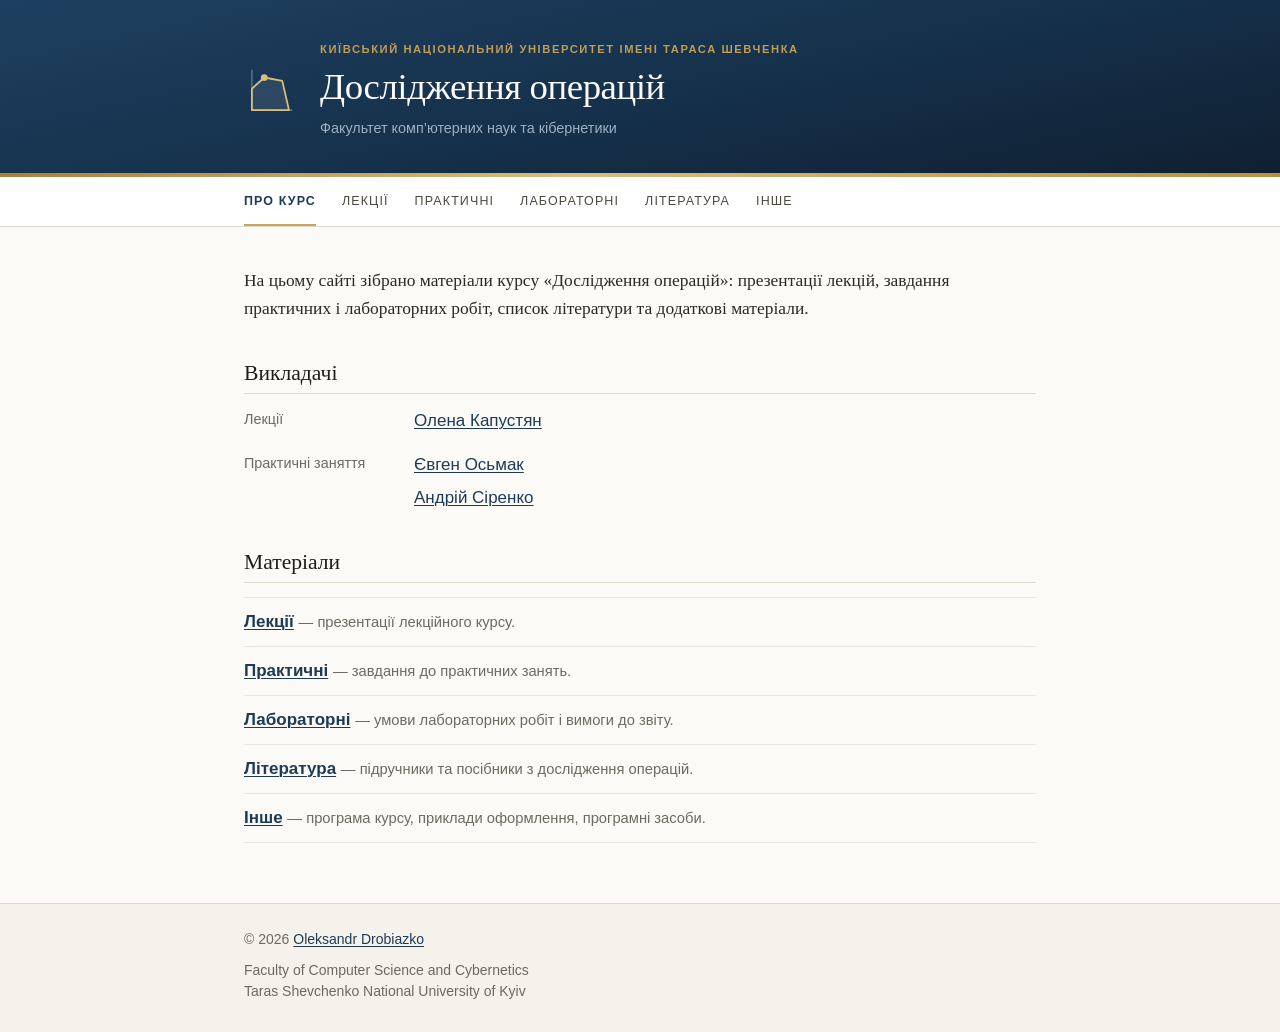
==== index.html @ 5183e18b "neq" ====
<!DOCTYPE html>
<html lang="uk">
<head>
<meta charset="utf-8">
<meta name="viewport" content="width=device-width, initial-scale=1">
<title>Дослідження операцій</title>
<meta name="description" content="Матеріали курсу «Дослідження операцій»: лекції, практичні, лабораторні роботи, література.">
<link rel="stylesheet" href="css/style.css">
</head>
<body>

<header class="masthead">
  <div class="inner">
    <svg class="mark" viewBox="0 0 48 48" aria-hidden="true" focusable="false">
      <path d="M7 5V41H43" fill="none" stroke="currentColor" stroke-width="1.4" opacity=".5"/>
      <path d="M7 41V22L18 12L34 15L40 41Z" fill="rgba(255,255,255,.09)" stroke="#d8bd7c" stroke-width="1.6" stroke-linejoin="round"/>
      <circle cx="18" cy="12" r="3" fill="#d8bd7c"/>
    </svg>
    <div>
      <p class="eyebrow">Київський національний університет імені Тараса Шевченка</p>
      <h1 class="site-title">Дослідження операцій</h1>
      <p class="site-sub">Факультет комп’ютерних наук та кібернетики</p>
    </div>
  </div>
</header>

<nav class="nav">
  <div class="inner">
    <ul>
      <li><a href="index.html" aria-current="page">Про курс</a></li>
      <li><a href="lectures.html">Лекції</a></li>
      <li><a href="practice.html">Практичні</a></li>
      <li><a href="labs.html">Лабораторні</a></li>
      <li><a href="literature.html">Література</a></li>
      <li><a href="other.html">Інше</a></li>
    </ul>
  </div>
</nav>

<main>

  <p class="lead">На цьому сайті зібрано матеріали курсу «Дослідження операцій»:
     презентації лекцій, завдання практичних і лабораторних робіт, список
     літератури та додаткові матеріали.</p>

  <h2>Викладачі</h2>

  <dl class="staff">
    <dt>Лекції</dt>
    <dd><a href="https://csc.knu.ua/uk/person/kapustian">Олена Капустян</a></dd>

    <dt>Практичні заняття</dt>
    <dd><a href="https://linktr.ee/EvgenOsmak">Євген Осьмак</a></dd>
    <dd><a href="https://satr.csc.knu.ua/stuff/sirenko_ua.htm">Андрій Сіренко</a></dd>
  </dl>

  <h2>Матеріали</h2>

  <ul class="sections">
    <li><a href="lectures.html">Лекції</a>
        <span>— презентації лекційного курсу.</span></li>
    <li><a href="practice.html">Практичні</a>
        <span>— завдання до практичних занять.</span></li>
    <li><a href="labs.html">Лабораторні</a>
        <span>— умови лабораторних робіт і вимоги до звіту.</span></li>
    <li><a href="literature.html">Література</a>
        <span>— підручники та посібники з дослідження операцій.</span></li>
    <li><a href="other.html">Інше</a>
        <span>— програма курсу, приклади оформлення, програмні засоби.</span></li>
  </ul>

</main>

<footer>
  <div class="inner">
    <p>© 2026 <a href="https://linktr.ee/les_fox">Oleksandr Drobiazko</a></p>
    <p class="org">Faculty of Computer Science and Cybernetics<br>
       Taras Shevchenko National University of Kyiv</p>
  </div>
</footer>

</body>
</html>
---- css/style.css ----
/* Дослідження операцій — стилі сайту курсу */

:root {
    --paper:      #fbfaf7;
    --surface:    #ffffff;
    --ink:        #1f1d1a;
    --text:       #332f2a;
    --muted:      #6e6961;
    --rule:       #ded8cd;
    --rule-soft:  #ebe6dc;
    --navy:       #1d3b56;
    --gold:       #c8a761;
    --hover:      #f4f1ea;

    --serif: Georgia, "Times New Roman", "Liberation Serif", serif;
    --sans:  -apple-system, BlinkMacSystemFont, "Segoe UI", "Noto Sans", Arial, sans-serif;

    --measure: 840px;
    --gutter:  24px;
}

*, *::before, *::after { box-sizing: border-box; }

html { -webkit-text-size-adjust: 100%; }

body {
    margin: 0;
    background: var(--paper);
    color: var(--text);
    font: 400 17px/1.65 var(--sans);
}

.inner {
    max-width: var(--measure);
    margin: 0 auto;
    padding-left: var(--gutter);
    padding-right: var(--gutter);
}

/* --- Шапка --------------------------------------------------------------- */

.masthead {
    background-color: #12263a;
    background-image: linear-gradient(168deg, #1e4060 0%, #15304a 55%, #101f31 100%);
    color: #e9edf1;
}

/* золота стрічка під шапкою */
.masthead::after {
    content: "";
    display: block;
    height: 4px;
    background: linear-gradient(90deg, #a8823a 0%, #d8bd7c 45%, #b98f3f 100%);
}

.masthead .inner {
    display: flex;
    align-items: center;
    gap: 22px;
    padding-top: 42px;
    padding-bottom: 34px;
}

/* схематична допустима область задачі лінійного програмування */
.mark {
    flex: none;
    width: 54px;
    height: 54px;
    color: #93a9bd;
}

.eyebrow {
    margin: 0 0 9px;
    color: #bf9d55;
    font-size: 0.7rem;
    font-weight: 600;
    letter-spacing: 0.14em;
    line-height: 1.4;
    text-transform: uppercase;
}

.site-title {
    margin: 0;
    font: 400 2.3rem/1.1 var(--serif);
    letter-spacing: -0.012em;
    color: #fbfaf7;
}

.site-title a {
    color: inherit;
    text-decoration: none;
}

.site-title a:hover {
    text-decoration: underline;
    text-underline-offset: 6px;
    text-decoration-thickness: 1px;
    text-decoration-color: rgba(216, 189, 124, 0.75);
}

.site-sub {
    margin: 11px 0 0;
    color: #9db0c2;
    font-size: 0.9rem;
    line-height: 1.45;
}

/* --- Навігація ----------------------------------------------------------- */

.nav {
    background: var(--surface);
    border-bottom: 1px solid var(--rule);
}

.nav ul {
    display: flex;
    flex-wrap: wrap;
    margin: 0;
    padding: 0;
    list-style: none;
}

.nav a {
    display: block;
    margin-right: 26px;
    padding: 14px 0 12px;
    border-bottom: 2px solid transparent;
    color: #4c483f;
    font-size: 0.78rem;
    letter-spacing: 0.09em;
    text-decoration: none;
    text-transform: uppercase;
    white-space: nowrap;
}

.nav a:hover {
    color: var(--navy);
    border-bottom-color: var(--rule);
}

.nav a[aria-current="page"] {
    color: var(--navy);
    border-bottom-color: var(--gold);
    font-weight: 600;
}

/* --- Основний текст ------------------------------------------------------ */

main {
    max-width: var(--measure);
    margin: 0 auto;
    padding: 40px var(--gutter) 60px;
}

h1 {
    margin: 0 0 6px;
    font: 400 1.75rem/1.25 var(--serif);
    color: var(--ink);
}

h2 {
    margin: 2.3rem 0 0.85rem;
    padding-bottom: 0.35rem;
    border-bottom: 1px solid var(--rule);
    font: 400 1.35rem/1.3 var(--serif);
    color: var(--ink);
}

h1 + .meta {
    margin: 0 0 1.6rem;
    color: var(--muted);
    font-size: 0.875rem;
}

p { margin: 0 0 1rem; }

a {
    color: var(--navy);
    text-decoration-thickness: 1px;
    text-underline-offset: 2px;
}

a:hover { color: #0f2a42; }

code {
    padding: 1px 4px;
    border-radius: 2px;
    background: #f0ece3;
    font-family: ui-monospace, SFMono-Regular, Consolas, "Liberation Mono", monospace;
    font-size: 0.88em;
}

.note code { background: #ece6d9; }

.lead {
    font-family: var(--serif);
    font-size: 1.09rem;
    line-height: 1.6;
    color: #2c2924;
}

.note {
    margin: 1.6rem 0 0;
    padding: 12px 16px;
    border-left: 3px solid var(--gold);
    background: #f6f3ec;
    color: var(--muted);
    font-size: 0.9rem;
}

.note p { margin: 0; }

/* --- Списки матеріалів --------------------------------------------------- */

.materials {
    margin: 0;
    padding: 0;
    border-top: 1px solid var(--rule-soft);
    list-style: none;
}

.materials li { border-bottom: 1px solid var(--rule-soft); }

.materials .row {
    display: flex;
    align-items: baseline;
    gap: 14px;
    padding: 11px 10px;
    color: var(--text);
    text-decoration: none;
}

.materials .row:hover { background: var(--hover); }

.materials .row:hover .m-title {
    color: var(--navy);
    text-decoration: underline;
    text-underline-offset: 2px;
}

.m-num {
    flex: none;
    min-width: 1.8em;
    color: var(--muted);
    font-size: 0.85rem;
    font-variant-numeric: tabular-nums;
}

.m-title { flex: 1 1 auto; }

.m-author {
    display: block;
    color: var(--muted);
    font-size: 0.85rem;
}

.m-ext {
    flex: none;
    padding: 2px 7px;
    border: 1px solid var(--rule);
    border-radius: 2px;
    color: var(--muted);
    font-size: 0.68rem;
    letter-spacing: 0.08em;
    text-transform: uppercase;
}

/* --- Перелік розділів на головній ---------------------------------------- */

.sections {
    margin: 0;
    padding: 0;
    list-style: none;
}

.sections li {
    padding: 10px 0;
    border-bottom: 1px solid var(--rule-soft);
}

.sections li:first-child { border-top: 1px solid var(--rule-soft); }

.sections a { font-weight: 600; }

.sections span {
    color: var(--muted);
    font-size: 0.92rem;
}

/* --- Викладачі ----------------------------------------------------------- */

.staff {
    margin: 0;
    display: grid;
    grid-template-columns: 170px 1fr;
    row-gap: 4px;
}

.staff dt {
    grid-column: 1;
    padding-top: 1px;
    color: var(--muted);
    font-size: 0.9rem;
}

.staff dd {
    grid-column: 2;
    margin: 0;
}

/* відступ між групами «Лекції» / «Практичні заняття» */
.staff dt:not(:first-of-type),
.staff dt:not(:first-of-type) + dd { margin-top: 12px; }

/* --- Підвал -------------------------------------------------------------- */

footer {
    border-top: 1px solid var(--rule);
    background: #f5f2eb;
    color: var(--muted);
    font-size: 0.875rem;
}

footer .inner {
    padding-top: 24px;
    padding-bottom: 30px;
}

footer p { margin: 0; }

footer .org {
    margin-top: 9px;
    line-height: 1.5;
}

footer a { color: var(--navy); }

/* --- Вузькі екрани ------------------------------------------------------- */

@media (max-width: 640px) {
    body { font-size: 16px; }

    :root { --gutter: 18px; }

    .masthead .inner {
        gap: 16px;
        padding-top: 30px;
        padding-bottom: 24px;
    }

    .mark { width: 42px; height: 42px; }

    .eyebrow {
        margin-bottom: 7px;
        font-size: 0.63rem;
        letter-spacing: 0.12em;
    }

    .site-title { font-size: 1.6rem; }

    .site-sub {
        margin-top: 8px;
        font-size: 0.83rem;
    }

    .nav a {
        margin-right: 18px;
        padding: 11px 0 9px;
        font-size: 0.72rem;
    }

    main { padding-top: 28px; }

    .staff {
        grid-template-columns: 1fr;
        row-gap: 2px;
    }

    .staff dt,
    .staff dd { grid-column: 1; }

    .staff dt:not(:first-of-type) + dd { margin-top: 0; }

    .staff dt { margin-top: 10px; }

    .materials .row { gap: 10px; }
}

@media print {
    .nav, footer { display: none; }

    body { background: #fff; font-size: 12pt; }

    .masthead {
        background: none;
        border-bottom: 1px solid #000;
        color: #000;
    }

    .masthead::after { display: none; }

    .mark { display: none; }

    .site-title, .site-sub, .eyebrow { color: #000; }

    a { color: #000; }
}
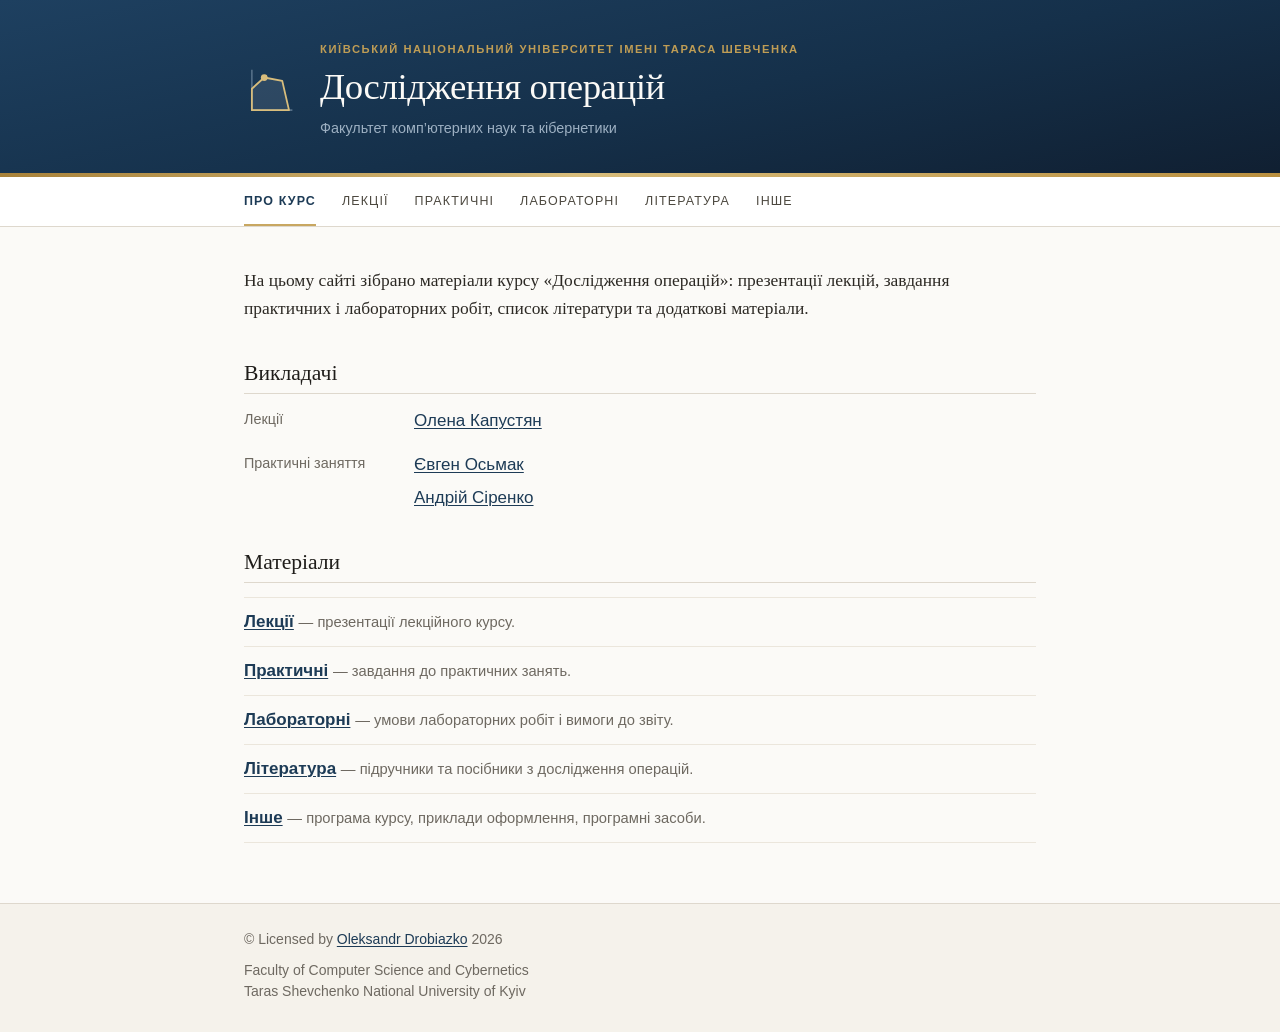
==== commit 0cef0b22: "upd" ====
--- a/index.html
+++ b/index.html
@@ -73,7 +73,7 @@
 
 <footer>
   <div class="inner">
-    <p>© 2026 <a href="https://linktr.ee/les_fox">Oleksandr Drobiazko</a></p>
+    <p>© Licensed by <a href="https://linktr.ee/les_fox">Oleksandr Drobiazko</a> 2026</p>
     <p class="org">Faculty of Computer Science and Cybernetics<br>
        Taras Shevchenko National University of Kyiv</p>
   </div>
--- a/css/style.css
+++ b/css/style.css
@@ -238,6 +238,20 @@
     text-underline-offset: 2px;
 }
 
+/* матеріал ще не завантажено — рядок без посилання */
+.materials .row.is-missing {
+    color: #97918a;
+    cursor: default;
+}
+
+.materials .row.is-missing:hover { background: none; }
+
+.is-missing .m-ext {
+    border-style: dashed;
+    letter-spacing: 0.02em;
+    text-transform: none;
+}
+
 .m-num {
     flex: none;
     min-width: 1.8em;
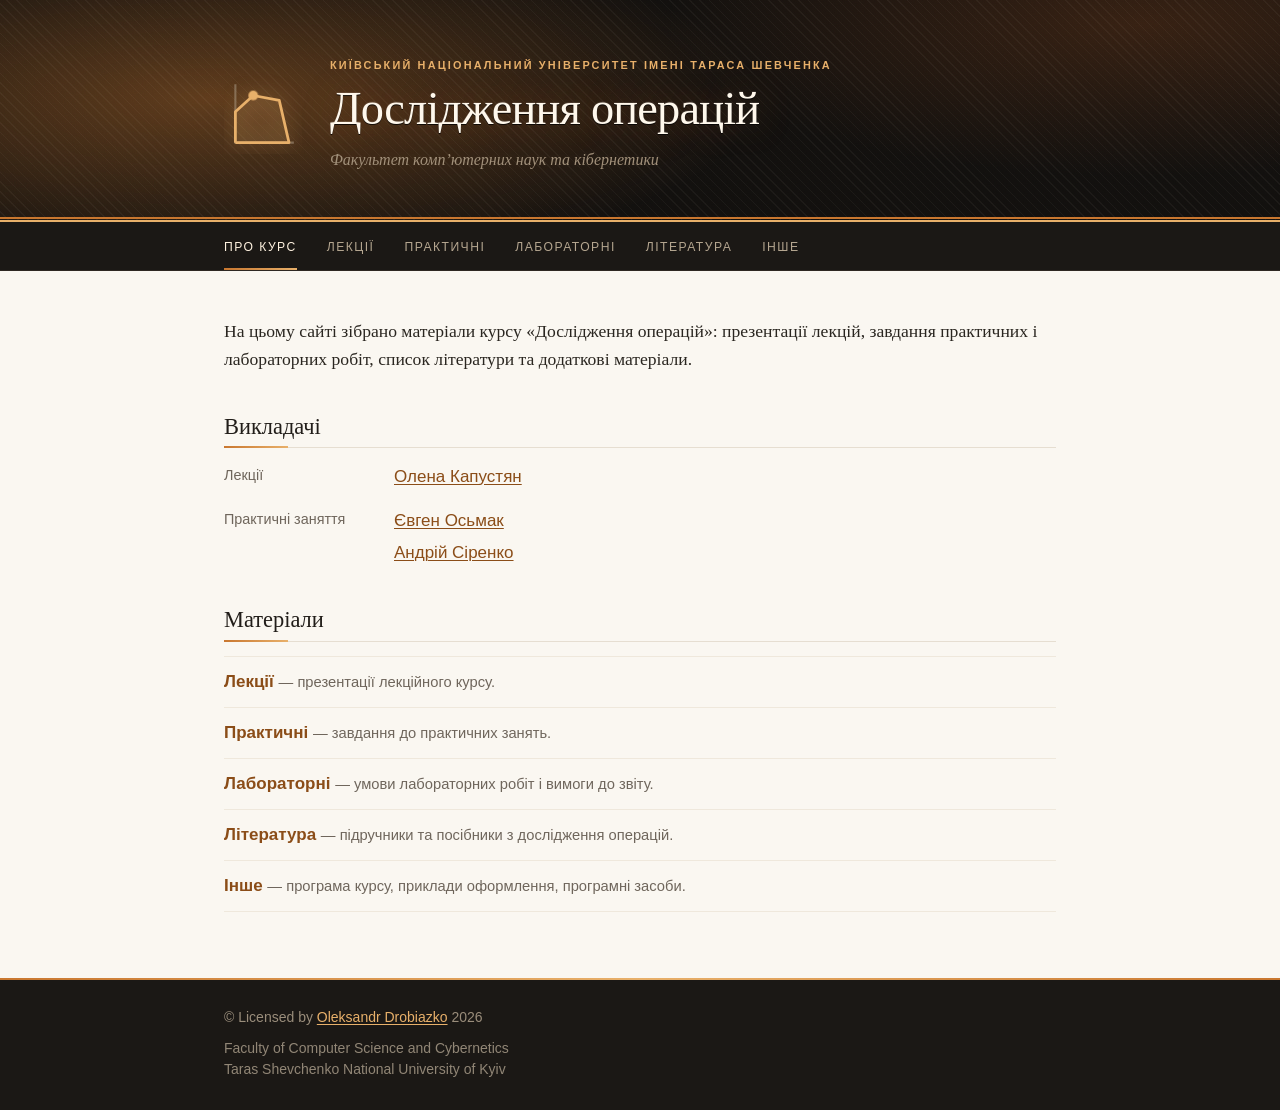
==== commit 3cce0ac2: "new" ====
--- a/index.html
+++ b/index.html
@@ -10,16 +10,18 @@
 <body>
 
 <header class="masthead">
+  <div class="hatch"></div>
+  <div class="grain"></div>
   <div class="inner">
     <svg class="mark" viewBox="0 0 48 48" aria-hidden="true" focusable="false">
-      <path d="M7 5V41H43" fill="none" stroke="currentColor" stroke-width="1.4" opacity=".5"/>
-      <path d="M7 41V22L18 12L34 15L40 41Z" fill="rgba(255,255,255,.09)" stroke="#d8bd7c" stroke-width="1.6" stroke-linejoin="round"/>
-      <circle cx="18" cy="12" r="3" fill="#d8bd7c"/>
+      <path class="axes" d="M7 5V41H43"/>
+      <path class="region" d="M7 41V22L18 12L34 15L40 41Z"/>
+      <circle class="opt" cx="18" cy="12" r="3"/>
     </svg>
     <div>
-      <p class="eyebrow">Київський національний університет імені Тараса Шевченка</p>
-      <h1 class="site-title">Дослідження операцій</h1>
-      <p class="site-sub">Факультет комп’ютерних наук та кібернетики</p>
+      <p class="eyebrow fade">Київський національний університет імені Тараса Шевченка</p>
+      <h1 class="site-title"><span class="w">Дослідження</span> <span class="w">операцій</span></h1>
+      <p class="site-sub fade d2">Факультет комп’ютерних наук та кібернетики</p>
     </div>
   </div>
 </header>
--- a/css/style.css
+++ b/css/style.css
@@ -1,27 +1,47 @@
-/* Дослідження операцій — стилі сайту курсу */
-
-:root {
-    --paper:      #fbfaf7;
-    --surface:    #ffffff;
-    --ink:        #1f1d1a;
-    --text:       #332f2a;
-    --muted:      #6e6961;
-    --rule:       #ded8cd;
-    --rule-soft:  #ebe6dc;
-    --navy:       #1d3b56;
-    --gold:       #c8a761;
-    --hover:      #f4f1ea;
+/* Дослідження операцій — стилі сайту курсу
+   Тема «Мідна гравюра»: темна шапка з мідним сяйвом, світлий зміст.
+
+   Усі появи зроблені через animation ... both, а не через окреме
+   opacity:0 у базовому стані. Якщо анімації не спрацюють, вміст
+   лишиться видимим, а не зникне назавжди. */
+
+:root{
+    /* темна частина */
+    --bg:        #12100e;
+    --bg-nav:    #1b1815;
+    --bg-line:   #2e2822;
+    --copper:    #c9772f;
+    --copper-l:  #e8b06a;
+    --parch:     #f2e7d5;
+    --dim:       #a1907a;
+
+    /* світла частина */
+    --paper:     #faf7f1;
+    --surface:   #ffffff;
+    --ink:       #211d19;
+    --text:      #2b2622;
+    --muted:     #6f665c;   /* темніше за #7a7167 — той давав контраст 4.48 при нормі 4.5 */
+    --rule:      #e6ded1;
+    --rule-soft: #efe8dc;
+    --link:      #8b4d18;
+    --link-h:    #6d3a10;
+    --hover:     #f3ece1;
 
     --serif: Georgia, "Times New Roman", "Liberation Serif", serif;
     --sans:  -apple-system, BlinkMacSystemFont, "Segoe UI", "Noto Sans", Arial, sans-serif;
-
-    --measure: 840px;
+    --mono:  ui-monospace, SFMono-Regular, Consolas, "Liberation Mono", monospace;
+
+    --measure: 880px;
     --gutter:  24px;
+    --ease:    cubic-bezier(.22, 1, .36, 1);
 }
 
 *, *::before, *::after { box-sizing: border-box; }
 
-html { -webkit-text-size-adjust: 100%; }
+html {
+    -webkit-text-size-adjust: 100%;
+    scroll-behavior: smooth;
+}
 
 body {
     margin: 0;
@@ -37,79 +57,174 @@
     padding-right: var(--gutter);
 }
 
+:focus-visible {
+    outline: 2px solid var(--copper);
+    outline-offset: 3px;
+}
+
 /* --- Шапка --------------------------------------------------------------- */
 
 .masthead {
-    background-color: #12263a;
-    background-image: linear-gradient(168deg, #1e4060 0%, #15304a 55%, #101f31 100%);
-    color: #e9edf1;
-}
-
-/* золота стрічка під шапкою */
+    position: relative;
+    overflow: hidden;
+    background: var(--bg);
+    color: var(--parch);
+}
+
+/* мідне сяйво, що повільно дихає */
+.masthead::before {
+    content: "";
+    position: absolute;
+    inset: -20%;
+    pointer-events: none;
+    background:
+        radial-gradient(45% 80% at 26% 46%, rgba(201, 119, 47, .42) 0%, transparent 68%),
+        radial-gradient(38% 70% at 78% 22%, rgba(140, 72, 30, .30) 0%, transparent 70%);
+    animation: breathe 14s ease-in-out infinite;
+}
+
+@keyframes breathe {
+    0%, 100% { transform: scale(1);    opacity: .9 }
+    50%      { transform: scale(1.09); opacity: 1  }
+}
+
+/* подвійна мідна лінійка знизу */
 .masthead::after {
     content: "";
-    display: block;
-    height: 4px;
-    background: linear-gradient(90deg, #a8823a 0%, #d8bd7c 45%, #b98f3f 100%);
+    position: absolute;
+    left: 0;
+    right: 0;
+    bottom: 0;
+    height: 5px;
+    background: linear-gradient(180deg,
+        var(--copper) 0 2px, transparent 2px 3px, var(--copper-l) 3px 5px);
+}
+
+/* гравірувальна штриховка */
+.hatch {
+    position: absolute;
+    inset: 0;
+    pointer-events: none;
+    background: repeating-linear-gradient(45deg,
+        rgba(242, 231, 213, .045) 0 1px, transparent 1px 7px);
+}
+
+/* зерно */
+.grain {
+    position: absolute;
+    inset: 0;
+    pointer-events: none;
+    opacity: .09;
+    mix-blend-mode: soft-light;
+    background-image: url("data:image/svg+xml,%3Csvg xmlns='http://www.w3.org/2000/svg' width='140' height='140'%3E%3Cfilter id='n'%3E%3CfeTurbulence type='fractalNoise' baseFrequency='.9' numOctaves='3'/%3E%3C/filter%3E%3Crect width='140' height='140' filter='url(%23n)'/%3E%3C/svg%3E");
 }
 
 .masthead .inner {
+    position: relative;
     display: flex;
     align-items: center;
-    gap: 22px;
-    padding-top: 42px;
-    padding-bottom: 34px;
-}
-
-/* схематична допустима область задачі лінійного програмування */
+    gap: 28px;
+    padding-top: 58px;
+    padding-bottom: 50px;
+}
+
+/* --- Емблема: допустима область задачі лінійного програмування ----------- */
+
 .mark {
     flex: none;
-    width: 54px;
-    height: 54px;
-    color: #93a9bd;
-}
+    width: 78px;
+    height: 78px;
+}
+
+.mark .axes {
+    fill: none;
+    stroke: var(--dim);
+    stroke-width: 1.3;
+    opacity: .6;
+}
+
+.mark .region {
+    fill: rgba(232, 176, 106, .10);
+    stroke: var(--copper-l);
+    stroke-width: 1.7;
+    stroke-linejoin: round;
+    stroke-dasharray: 150;
+    filter: drop-shadow(0 0 6px rgba(232, 176, 106, .5));
+    animation: draw 1.8s cubic-bezier(.65, 0, .35, 1) .4s both;
+}
+
+.mark .opt {
+    fill: var(--copper-l);
+    animation: fadein .6s ease 2s both;
+}
+
+@keyframes draw   { from { stroke-dashoffset: 150 } to { stroke-dashoffset: 0 } }
+@keyframes fadein { from { opacity: 0 }             to { opacity: 1 } }
+
+/* --- Заголовок ----------------------------------------------------------- */
 
 .eyebrow {
-    margin: 0 0 9px;
-    color: #bf9d55;
-    font-size: 0.7rem;
-    font-weight: 600;
-    letter-spacing: 0.14em;
-    line-height: 1.4;
+    margin: 0 0 12px;
+    color: var(--copper-l);
+    font: 600 .68rem/1.4 var(--sans);
+    letter-spacing: .2em;
     text-transform: uppercase;
 }
 
 .site-title {
     margin: 0;
-    font: 400 2.3rem/1.1 var(--serif);
-    letter-spacing: -0.012em;
-    color: #fbfaf7;
+    color: #fff8ec;
+    font: 400 2.9rem/1.05 var(--serif);
+    letter-spacing: -.018em;
+    text-shadow:
+        0 1px 0 rgba(0, 0, 0, .75),
+        0 -1px 0 rgba(255, 255, 255, .10),
+        0 0 34px rgba(201, 119, 47, .35);
 }
 
 .site-title a {
     color: inherit;
     text-decoration: none;
-}
-
+    transition: color .3s ease;
+}
+
+/* колір задано явно — інакше глобальне a:hover перефарбувало б назву
+   в темно-мідний, і вона зникла б на темному фоні */
 .site-title a:hover {
+    color: #ffffff;
     text-decoration: underline;
-    text-underline-offset: 6px;
+    text-underline-offset: 8px;
     text-decoration-thickness: 1px;
-    text-decoration-color: rgba(216, 189, 124, 0.75);
+    text-decoration-color: rgba(232, 176, 106, .8);
+}
+
+/* слова назви вилітають одне за одним */
+.site-title .w {
+    display: inline-block;
+    animation: word .9s var(--ease) both;
+}
+
+.site-title .w:nth-child(2) { animation-delay: .14s }
+
+@keyframes word {
+    from { opacity: 0; transform: translateY(20px) rotate(1.5deg) }
+    to   { opacity: 1; transform: none }
 }
 
 .site-sub {
-    margin: 11px 0 0;
-    color: #9db0c2;
-    font-size: 0.9rem;
-    line-height: 1.45;
-}
+    margin: 14px 0 0;
+    color: var(--dim);
+    font: italic 1rem/1.5 var(--serif);
+}
+
+.fade    { animation: fadein .9s ease .5s both }
+.fade.d2 { animation-delay: .7s }
 
 /* --- Навігація ----------------------------------------------------------- */
 
 .nav {
-    background: var(--surface);
-    border-bottom: 1px solid var(--rule);
+    background: var(--bg-nav);
+    border-bottom: 1px solid var(--bg-line);
 }
 
 .nav ul {
@@ -121,134 +236,191 @@
 }
 
 .nav a {
+    position: relative;
     display: block;
-    margin-right: 26px;
-    padding: 14px 0 12px;
-    border-bottom: 2px solid transparent;
-    color: #4c483f;
-    font-size: 0.78rem;
-    letter-spacing: 0.09em;
+    margin-right: 30px;
+    padding: 15px 0 13px;
+    color: #b5a690;
+    font-size: .76rem;
+    letter-spacing: .12em;
     text-decoration: none;
     text-transform: uppercase;
     white-space: nowrap;
+    transition: color .3s ease, text-shadow .3s ease;
+}
+
+.nav a::after {
+    content: "";
+    position: absolute;
+    left: 0;
+    right: 0;
+    bottom: 0;
+    height: 2px;
+    background: linear-gradient(90deg, var(--copper), var(--copper-l));
+    transform: scaleX(0);
+    transform-origin: left;
+    transition: transform .35s var(--ease);
 }
 
 .nav a:hover {
-    color: var(--navy);
-    border-bottom-color: var(--rule);
-}
+    color: var(--copper-l);
+    text-shadow: 0 0 14px rgba(232, 176, 106, .6);
+}
+
+.nav a:hover::after { transform: scaleX(1) }
 
 .nav a[aria-current="page"] {
-    color: var(--navy);
-    border-bottom-color: var(--gold);
-    font-weight: 600;
-}
+    color: #fff2e0;
+}
+
+.nav a[aria-current="page"]::after { transform: scaleX(1) }
 
 /* --- Основний текст ------------------------------------------------------ */
 
 main {
     max-width: var(--measure);
     margin: 0 auto;
-    padding: 40px var(--gutter) 60px;
+    padding: 46px var(--gutter) 66px;
+    animation: fadein .7s ease .1s both;
 }
 
 h1 {
     margin: 0 0 6px;
-    font: 400 1.75rem/1.25 var(--serif);
     color: var(--ink);
+    font: 400 1.85rem/1.25 var(--serif);
 }
 
 h2 {
-    margin: 2.3rem 0 0.85rem;
-    padding-bottom: 0.35rem;
+    position: relative;
+    margin: 2.4rem 0 .9rem;
+    padding-bottom: .4rem;
     border-bottom: 1px solid var(--rule);
-    font: 400 1.35rem/1.3 var(--serif);
     color: var(--ink);
-}
+    font: 400 1.4rem/1.3 var(--serif);
+}
+
+/* мідний відтинок, що розкривається під заголовком */
+h2::after {
+    content: "";
+    position: absolute;
+    left: 0;
+    bottom: -1px;
+    width: 64px;
+    height: 2px;
+    background: linear-gradient(90deg, var(--copper), var(--copper-l));
+    transform-origin: left;
+    animation: expand .9s var(--ease) .35s both;
+}
+
+@keyframes expand { from { transform: scaleX(0) } to { transform: scaleX(1) } }
 
 h1 + .meta {
-    margin: 0 0 1.6rem;
+    margin: 0 0 1.7rem;
     color: var(--muted);
-    font-size: 0.875rem;
-}
-
-p { margin: 0 0 1rem; }
+    font-size: .875rem;
+}
+
+p { margin: 0 0 1rem }
 
 a {
-    color: var(--navy);
+    color: var(--link);
     text-decoration-thickness: 1px;
     text-underline-offset: 2px;
-}
-
-a:hover { color: #0f2a42; }
+    transition: color .25s ease;
+}
+
+a:hover { color: var(--link-h) }
 
 code {
-    padding: 1px 4px;
+    padding: 1px 5px;
     border-radius: 2px;
-    background: #f0ece3;
-    font-family: ui-monospace, SFMono-Regular, Consolas, "Liberation Mono", monospace;
-    font-size: 0.88em;
-}
-
-.note code { background: #ece6d9; }
+    background: #f0e8da;
+    font-family: var(--mono);
+    font-size: .88em;
+}
+
+.note code { background: #ece2d0 }
 
 .lead {
     font-family: var(--serif);
-    font-size: 1.09rem;
+    font-size: 1.1rem;
     line-height: 1.6;
-    color: #2c2924;
+    color: #2a2620;
 }
 
 .note {
-    margin: 1.6rem 0 0;
-    padding: 12px 16px;
-    border-left: 3px solid var(--gold);
-    background: #f6f3ec;
+    margin: 1.7rem 0 0;
+    padding: 13px 17px;
+    border-left: 3px solid var(--copper);
+    background: #f4ede1;
     color: var(--muted);
-    font-size: 0.9rem;
-}
-
-.note p { margin: 0; }
+    font-size: .9rem;
+}
+
+.note p { margin: 0 }
 
 /* --- Списки матеріалів --------------------------------------------------- */
 
 .materials {
     margin: 0;
     padding: 0;
-    border-top: 1px solid var(--rule-soft);
+    border-top: 1px solid var(--rule);
     list-style: none;
 }
 
-.materials li { border-bottom: 1px solid var(--rule-soft); }
+.materials li {
+    border-bottom: 1px solid var(--rule);
+    animation: rowin .55s var(--ease) both;
+}
+
+@keyframes rowin {
+    from { opacity: 0; transform: translateY(10px) }
+    to   { opacity: 1; transform: none }
+}
+
+/* сходинкова поява — далі 14-го рядка затримка не росте */
+.materials li:nth-child(1)  { animation-delay: .30s }
+.materials li:nth-child(2)  { animation-delay: .35s }
+.materials li:nth-child(3)  { animation-delay: .40s }
+.materials li:nth-child(4)  { animation-delay: .45s }
+.materials li:nth-child(5)  { animation-delay: .50s }
+.materials li:nth-child(6)  { animation-delay: .55s }
+.materials li:nth-child(7)  { animation-delay: .60s }
+.materials li:nth-child(8)  { animation-delay: .65s }
+.materials li:nth-child(9)  { animation-delay: .70s }
+.materials li:nth-child(10) { animation-delay: .75s }
+.materials li:nth-child(11) { animation-delay: .80s }
+.materials li:nth-child(n+12) { animation-delay: .85s }
 
 .materials .row {
+    position: relative;
     display: flex;
     align-items: baseline;
     gap: 14px;
-    padding: 11px 10px;
+    padding: 14px 12px;
     color: var(--text);
     text-decoration: none;
-}
-
-.materials .row:hover { background: var(--hover); }
-
-.materials .row:hover .m-title {
-    color: var(--navy);
-    text-decoration: underline;
-    text-underline-offset: 2px;
-}
-
-/* матеріал ще не завантажено — рядок без посилання */
+    transition: background .35s ease, padding-left .35s var(--ease);
+}
+
+.materials a.row:hover {
+    background: linear-gradient(90deg, rgba(201, 119, 47, .10), transparent 70%);
+    padding-left: 22px;
+}
+
+.materials a.row:hover .m-title { color: var(--link) }
+
+/* матеріал ще не завантажено — рядок без посилання.
+   Колір приглушений, але лишається читабельним: назва теми — це зміст,
+   а не декорація. Стан позначає пунктирна плашка «буде додано». */
 .materials .row.is-missing {
-    color: #97918a;
+    color: #74695f;
     cursor: default;
 }
-
-.materials .row.is-missing:hover { background: none; }
 
 .is-missing .m-ext {
     border-style: dashed;
-    letter-spacing: 0.02em;
+    letter-spacing: .02em;
     text-transform: none;
 }
 
@@ -256,27 +428,36 @@
     flex: none;
     min-width: 1.8em;
     color: var(--muted);
-    font-size: 0.85rem;
+    font-size: .85rem;
     font-variant-numeric: tabular-nums;
 }
 
-.m-title { flex: 1 1 auto; }
+.m-title {
+    flex: 1 1 auto;
+    transition: color .25s ease;
+}
 
 .m-author {
     display: block;
     color: var(--muted);
-    font-size: 0.85rem;
+    font-size: .85rem;
 }
 
 .m-ext {
     flex: none;
-    padding: 2px 7px;
+    padding: 2px 8px;
     border: 1px solid var(--rule);
     border-radius: 2px;
     color: var(--muted);
-    font-size: 0.68rem;
-    letter-spacing: 0.08em;
+    font-size: .68rem;
+    letter-spacing: .08em;
     text-transform: uppercase;
+    transition: border-color .35s ease, color .35s ease;
+}
+
+.materials a.row:hover .m-ext {
+    border-color: var(--copper);
+    color: var(--copper);
 }
 
 /* --- Перелік розділів на головній ---------------------------------------- */
@@ -288,33 +469,60 @@
 }
 
 .sections li {
-    padding: 10px 0;
+    padding: 11px 0;
     border-bottom: 1px solid var(--rule-soft);
-}
-
-.sections li:first-child { border-top: 1px solid var(--rule-soft); }
-
-.sections a { font-weight: 600; }
+    animation: rowin .55s var(--ease) both;
+}
+
+.sections li:first-child { border-top: 1px solid var(--rule-soft) }
+
+.sections li:nth-child(1) { animation-delay: .30s }
+.sections li:nth-child(2) { animation-delay: .37s }
+.sections li:nth-child(3) { animation-delay: .44s }
+.sections li:nth-child(4) { animation-delay: .51s }
+.sections li:nth-child(5) { animation-delay: .58s }
+
+.sections a {
+    position: relative;
+    font-weight: 600;
+    text-decoration: none;
+}
+
+/* підкреслення виїжджає зліва */
+.sections a::after {
+    content: "";
+    position: absolute;
+    left: 0;
+    right: 0;
+    bottom: -2px;
+    height: 1px;
+    background: var(--copper);
+    transform: scaleX(0);
+    transform-origin: left;
+    transition: transform .3s var(--ease);
+}
+
+.sections a:hover::after { transform: scaleX(1) }
 
 .sections span {
     color: var(--muted);
-    font-size: 0.92rem;
+    font-size: .92rem;
 }
 
 /* --- Викладачі ----------------------------------------------------------- */
 
 .staff {
-    margin: 0;
     display: grid;
     grid-template-columns: 170px 1fr;
     row-gap: 4px;
+    margin: 0;
 }
 
 .staff dt {
     grid-column: 1;
     padding-top: 1px;
     color: var(--muted);
-    font-size: 0.9rem;
+    font-size: .9rem;
 }
 
 .staff dd {
@@ -324,66 +532,85 @@
 
 /* відступ між групами «Лекції» / «Практичні заняття» */
 .staff dt:not(:first-of-type),
-.staff dt:not(:first-of-type) + dd { margin-top: 12px; }
+.staff dt:not(:first-of-type) + dd { margin-top: 12px }
 
 /* --- Підвал -------------------------------------------------------------- */
 
 footer {
-    border-top: 1px solid var(--rule);
-    background: #f5f2eb;
-    color: var(--muted);
-    font-size: 0.875rem;
+    position: relative;
+    background: var(--bg-nav);
+    color: #9a8d7b;
+    font-size: .875rem;
+}
+
+footer::before {
+    content: "";
+    display: block;
+    height: 2px;
+    background: linear-gradient(90deg, var(--copper), var(--copper-l), var(--copper));
 }
 
 footer .inner {
-    padding-top: 24px;
+    padding-top: 26px;
     padding-bottom: 30px;
 }
 
-footer p { margin: 0; }
+footer p { margin: 0 }
 
 footer .org {
     margin-top: 9px;
+    color: #918676;   /* світліше за #7d7263 — той давав контраст 3.75 при нормі 4.5 */
     line-height: 1.5;
 }
 
-footer a { color: var(--navy); }
+footer a {
+    color: var(--copper-l);
+    transition: color .3s ease, text-shadow .3s ease;
+}
+
+footer a:hover {
+    color: #ffd9a8;
+    text-shadow: 0 0 14px rgba(232, 176, 106, .55);
+}
 
 /* --- Вузькі екрани ------------------------------------------------------- */
 
 @media (max-width: 640px) {
-    body { font-size: 16px; }
-
-    :root { --gutter: 18px; }
+    body { font-size: 16px }
+
+    :root { --gutter: 18px }
 
     .masthead .inner {
-        gap: 16px;
-        padding-top: 30px;
-        padding-bottom: 24px;
+        gap: 18px;
+        padding-top: 34px;
+        padding-bottom: 30px;
     }
 
-    .mark { width: 42px; height: 42px; }
+    .mark { width: 52px; height: 52px }
 
     .eyebrow {
-        margin-bottom: 7px;
-        font-size: 0.63rem;
-        letter-spacing: 0.12em;
+        margin-bottom: 9px;
+        font-size: .61rem;
+        letter-spacing: .16em;
     }
 
-    .site-title { font-size: 1.6rem; }
+    .site-title { font-size: 1.75rem }
 
     .site-sub {
-        margin-top: 8px;
-        font-size: 0.83rem;
+        margin-top: 10px;
+        font-size: .9rem;
     }
 
     .nav a {
-        margin-right: 18px;
+        margin-right: 20px;
         padding: 11px 0 9px;
-        font-size: 0.72rem;
+        font-size: .7rem;
+        letter-spacing: .1em;
     }
 
-    main { padding-top: 28px; }
+    main { padding-top: 30px }
+
+    .materials a.row:hover { padding-left: 16px }
 
     .staff {
         grid-template-columns: 1fr;
@@ -391,19 +618,33 @@
     }
 
     .staff dt,
-    .staff dd { grid-column: 1; }
-
-    .staff dt:not(:first-of-type) + dd { margin-top: 0; }
-
-    .staff dt { margin-top: 10px; }
-
-    .materials .row { gap: 10px; }
-}
+    .staff dd { grid-column: 1 }
+
+    .staff dt:not(:first-of-type) + dd { margin-top: 0 }
+
+    .staff dt { margin-top: 10px }
+
+    .materials .row { gap: 10px }
+}
+
+/* --- Зменшена анімація --------------------------------------------------- */
+
+@media (prefers-reduced-motion: reduce) {
+    html { scroll-behavior: auto }
+
+    *, *::before, *::after {
+        animation-duration: .001s !important;
+        animation-delay: 0s !important;
+        transition-duration: .001s !important;
+    }
+}
+
+/* --- Друк ---------------------------------------------------------------- */
 
 @media print {
-    .nav, footer { display: none; }
-
-    body { background: #fff; font-size: 12pt; }
+    .nav, footer, .hatch, .grain, .mark { display: none }
+
+    body { background: #fff; font-size: 12pt }
 
     .masthead {
         background: none;
@@ -411,11 +652,11 @@
         color: #000;
     }
 
-    .masthead::after { display: none; }
-
-    .mark { display: none; }
-
-    .site-title, .site-sub, .eyebrow { color: #000; }
-
-    a { color: #000; }
-}
+    .masthead::before, .masthead::after, h2::after { display: none }
+
+    .site-title, .site-sub, .eyebrow { color: #000 }
+
+    .site-title { text-shadow: none }
+
+    a { color: #000 }
+}
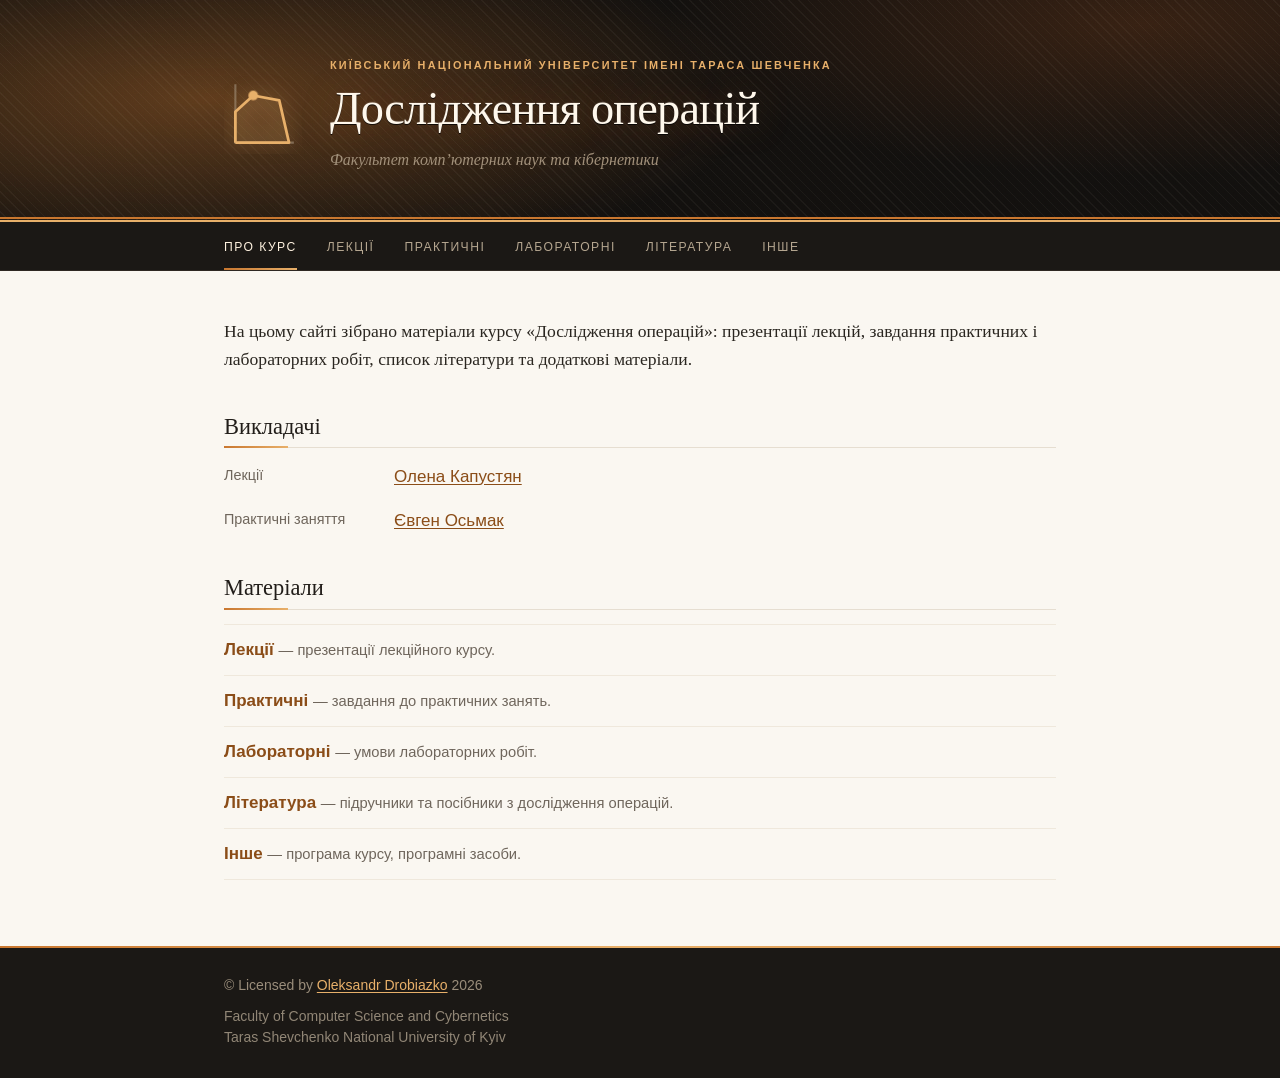
==== commit 7350beaf: "sum" ====
--- a/index.html
+++ b/index.html
@@ -53,7 +53,6 @@
 
     <dt>Практичні заняття</dt>
     <dd><a href="https://linktr.ee/EvgenOsmak">Євген Осьмак</a></dd>
-    <dd><a href="https://satr.csc.knu.ua/stuff/sirenko_ua.htm">Андрій Сіренко</a></dd>
   </dl>
 
   <h2>Матеріали</h2>
@@ -64,22 +63,24 @@
     <li><a href="practice.html">Практичні</a>
         <span>— завдання до практичних занять.</span></li>
     <li><a href="labs.html">Лабораторні</a>
-        <span>— умови лабораторних робіт і вимоги до звіту.</span></li>
+        <span>— умови лабораторних робіт.</span></li>
     <li><a href="literature.html">Література</a>
         <span>— підручники та посібники з дослідження операцій.</span></li>
     <li><a href="other.html">Інше</a>
-        <span>— програма курсу, приклади оформлення, програмні засоби.</span></li>
+        <span>— програма курсу, програмні засоби.</span></li>
   </ul>
 
 </main>
 
 <footer>
   <div class="inner">
-    <p>© Licensed by <a href="https://linktr.ee/les_fox">Oleksandr Drobiazko</a> 2026</p>
+    <p>© Licensed by <a href="https://linktr.ee/les_fox">Oleksandr Drobiazko</a> <span id="year">2026</span></p>
     <p class="org">Faculty of Computer Science and Cybernetics<br>
        Taras Shevchenko National University of Kyiv</p>
   </div>
 </footer>
 
+<script>document.getElementById("year").textContent = new Date().getFullYear();</script>
+
 </body>
 </html>
--- a/css/style.css
+++ b/css/style.css
@@ -38,9 +38,23 @@
 
 *, *::before, *::after { box-sizing: border-box; }
 
+/* Тло під сторінкою — його видно тільки тоді, коли гортання «перетягує»
+   сторінку за верхній або нижній край. Дві половини закріплені відносно
+   вікна (background-attachment: fixed), тому вгорі завжди тепла темрява
+   під колір шапки, а внизу — під колір підвалу, незалежно від довжини
+   сторінки. Саме полотно лишається паперовим — його малює body. */
 html {
     -webkit-text-size-adjust: 100%;
     scroll-behavior: smooth;
+    overscroll-behavior-x: none;
+    background-color: var(--bg);
+    background-image:
+        radial-gradient(120% 120% at 50% 0%,   #35210f 0%, #14110e 62%),
+        radial-gradient(120% 120% at 50% 100%, #2b1e14 0%, #1b1815 62%);
+    background-repeat: no-repeat, no-repeat;
+    background-size: 100% 50%, 100% 50%;
+    background-position: top, bottom;
+    background-attachment: fixed, fixed;
 }
 
 body {
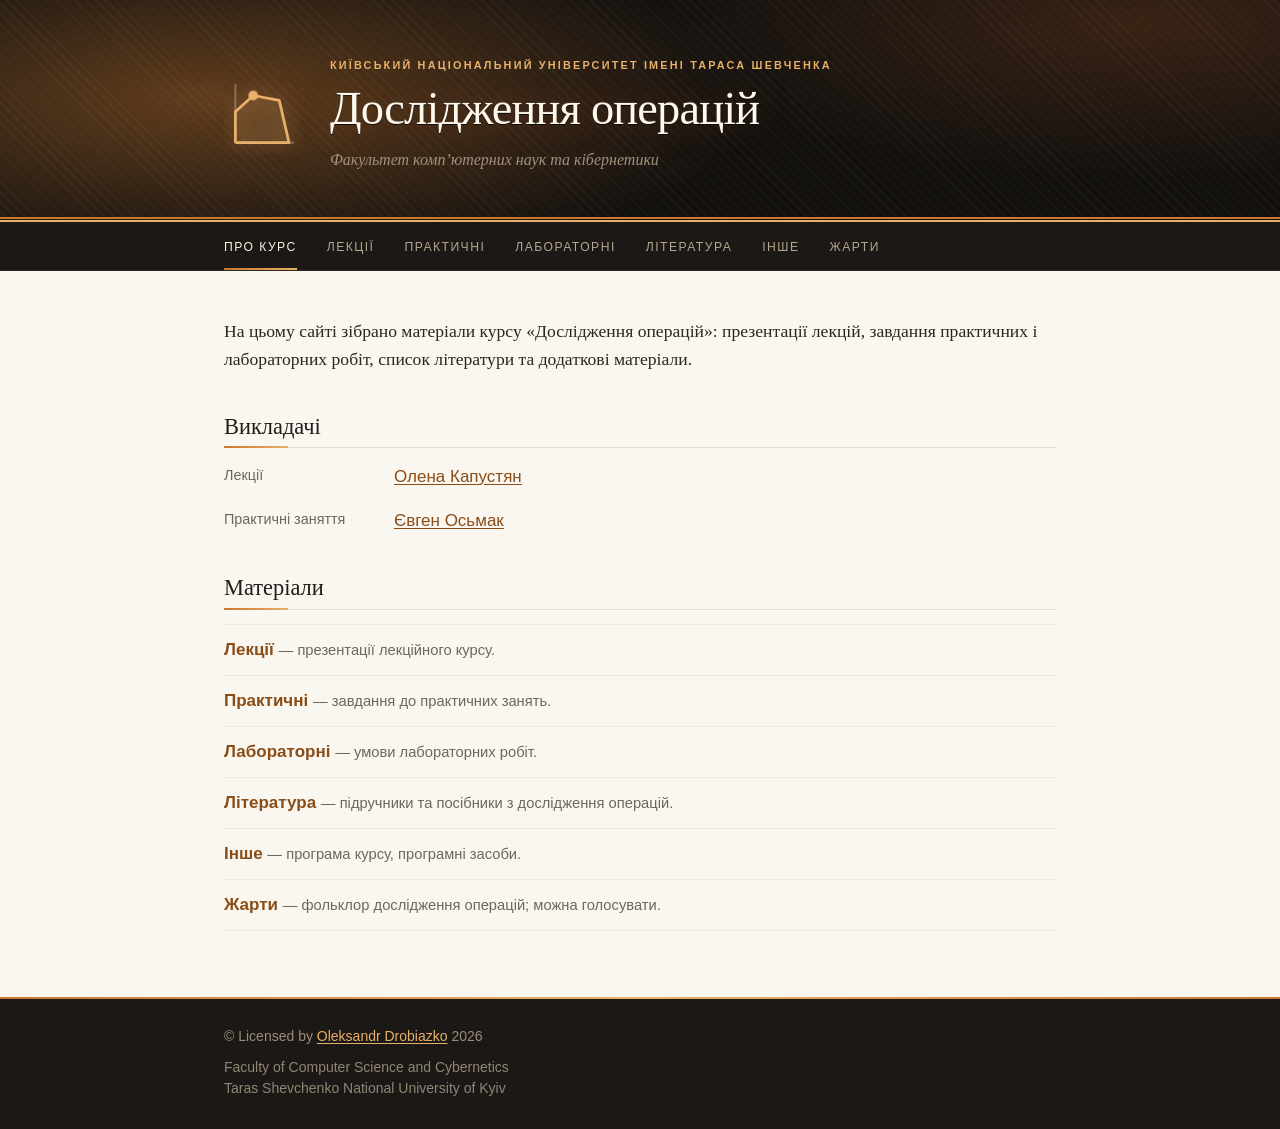
==== commit 874b334e: "Розділ «Жарти» з голосуванням 13 жартів на новій сторінці jokes.html. Під кожним — кнопка «смішно»; " ====
--- a/index.html
+++ b/index.html
@@ -35,6 +35,7 @@
       <li><a href="labs.html">Лабораторні</a></li>
       <li><a href="literature.html">Література</a></li>
       <li><a href="other.html">Інше</a></li>
+      <li><a href="jokes.html">Жарти</a></li>
     </ul>
   </div>
 </nav>
@@ -68,6 +69,8 @@
         <span>— підручники та посібники з дослідження операцій.</span></li>
     <li><a href="other.html">Інше</a>
         <span>— програма курсу, програмні засоби.</span></li>
+    <li><a href="jokes.html">Жарти</a>
+        <span>— фольклор дослідження операцій; можна голосувати.</span></li>
   </ul>
 
 </main>
--- a/css/style.css
+++ b/css/style.css
@@ -495,6 +495,7 @@
 .sections li:nth-child(3) { animation-delay: .44s }
 .sections li:nth-child(4) { animation-delay: .51s }
 .sections li:nth-child(5) { animation-delay: .58s }
+.sections li:nth-child(6) { animation-delay: .65s }
 
 .sections a {
     position: relative;
@@ -548,6 +549,172 @@
 .staff dt:not(:first-of-type),
 .staff dt:not(:first-of-type) + dd { margin-top: 12px }
 
+/* --- Жарти --------------------------------------------------------------- */
+
+/* Появу анімує контейнер, а не окремі картки: скрипт сортує список через
+   appendChild, а це перезапускає CSS-анімації переставленого елемента —
+   анімація на самій картці миготіла б при кожному сортуванні. Проїзд
+   картки на нове місце робить скрипт через Web Animations. */
+.jokes {
+    margin: 2rem 0 0;
+    padding: 0;
+    list-style: none;
+    animation: rowin .6s var(--ease) .25s both;
+}
+
+.joke {
+    position: relative;
+    margin-bottom: 14px;
+    padding: 20px 22px 16px;
+    border: 1px solid var(--rule);
+    border-radius: 2px;
+    background: var(--surface);
+    transition: border-color .35s ease, box-shadow .35s ease;
+}
+
+/* тонка мідна засічка в кутку — та сама «гравюрна» лінія, що в шапці */
+.joke::before {
+    content: "";
+    position: absolute;
+    top: -1px;
+    left: -1px;
+    width: 34px;
+    height: 2px;
+    background: linear-gradient(90deg, var(--copper), transparent);
+    transform: scaleX(0);
+    transform-origin: left;
+    transition: transform .4s var(--ease);
+}
+
+.joke:hover {
+    border-color: #ddd0bc;
+    box-shadow: 0 1px 0 rgba(201, 119, 47, .07), 0 6px 20px -14px rgba(33, 29, 25, .4);
+}
+
+.joke:hover::before { transform: scaleX(1) }
+
+/* жарт, за який голосував цей відвідувач */
+.joke.is-mine { border-color: #e3cfae }
+.joke.is-mine::before { transform: scaleX(1) }
+
+.j-setup,
+.j-text {
+    margin: 0;
+    color: var(--text);
+    font: 400 1.07rem/1.6 var(--serif);
+}
+
+/* Відповідь відбито мідною лінійкою — те саме рішення, що у .note:
+   поворот думки видно раніше, ніж його прочитано. */
+.j-punch {
+    margin: .7rem 0 0;
+    padding-left: 15px;
+    border-left: 2px solid var(--copper);
+    color: var(--ink);
+    font: italic 400 1.07rem/1.6 var(--serif);
+}
+
+.j-foot {
+    display: flex;
+    justify-content: flex-end;
+    margin-top: 16px;
+}
+
+/* --- Кнопка «смішно» ----------------------------------------------------- */
+
+/* Плашка зроблена в розмірі .m-ext — того самого ярлика розширення файла
+   у списках матеріалів, щоб кнопка читалася як частина сайту. */
+.like {
+    position: relative;
+    display: inline-flex;
+    align-items: center;
+    gap: 7px;
+    padding: 5px 11px;
+    border: 1px solid var(--rule);
+    border-radius: 2px;
+    background: none;
+    color: var(--muted);
+    font: 400 .72rem/1 var(--sans);
+    letter-spacing: .08em;
+    text-transform: uppercase;
+    cursor: pointer;
+    transition: border-color .3s ease, color .3s ease, background .3s ease;
+}
+
+.like-mark {
+    width: 13px;
+    height: 13px;
+    fill: none;
+    stroke: currentColor;
+    stroke-width: 1.5;
+    stroke-linecap: round;
+    stroke-linejoin: round;
+}
+
+.like-axis { opacity: .5 }
+
+.like-n {
+    min-width: 1ch;
+    font-size: .82rem;
+    font-variant-numeric: tabular-nums;
+    letter-spacing: 0;
+}
+
+.like:hover {
+    border-color: var(--copper);
+    background: #fbf4ea;
+    color: var(--link);
+}
+
+/* вістря стрілки підскакує, коли на кнопку наведено */
+.like:hover .like-arrow { animation: nudge .5s var(--ease) }
+
+@keyframes nudge {
+    0%   { transform: none }
+    45%  { transform: translateY(-2px) }
+    100% { transform: none }
+}
+
+.like:active { background: #f6ecdd }
+
+/* уже проголосовано: кнопка лишається у фокусі з клавіатури, тому стан
+   позначено не лише кольором, а й залитою стрілкою й густішим тлом */
+.like.is-mine {
+    border-color: #d9b482;
+    background: #f8efe1;
+    color: var(--link);
+    cursor: default;
+}
+
+.like.is-mine .like-arrow {
+    fill: var(--copper);
+    stroke: var(--copper);
+}
+
+.like.is-mine .like-axis { opacity: .75 }
+
+.like.is-mine:hover .like-arrow { animation: none }
+
+/* «+1», яку скрипт на мить вішає над кнопкою */
+.plus {
+    position: absolute;
+    top: -2px;
+    right: 10px;
+    color: var(--copper);
+    font-size: .82rem;
+    letter-spacing: 0;
+    pointer-events: none;
+}
+
+/* рядок про те, що лічильник не відповів */
+.j-status:empty { display: none }
+
+.j-status {
+    margin: 1.2rem 0 0;
+    color: var(--muted);
+    font-size: .875rem;
+}
+
 /* --- Підвал -------------------------------------------------------------- */
 
 footer {
@@ -639,6 +806,14 @@
     .staff dt { margin-top: 10px }
 
     .materials .row { gap: 10px }
+
+    .joke { padding: 17px 17px 14px }
+
+    .j-setup,
+    .j-text,
+    .j-punch { font-size: 1rem }
+
+    .j-punch { padding-left: 12px }
 }
 
 /* --- Зменшена анімація --------------------------------------------------- */
@@ -656,7 +831,7 @@
 /* --- Друк ---------------------------------------------------------------- */
 
 @media print {
-    .nav, footer, .hatch, .grain, .mark { display: none }
+    .nav, footer, .hatch, .grain, .mark, .j-foot, .j-status { display: none }
 
     body { background: #fff; font-size: 12pt }
 
@@ -673,4 +848,6 @@
     .site-title { text-shadow: none }
 
     a { color: #000 }
-}
+
+    .joke { border: 1px solid #ccc; page-break-inside: avoid }
+}
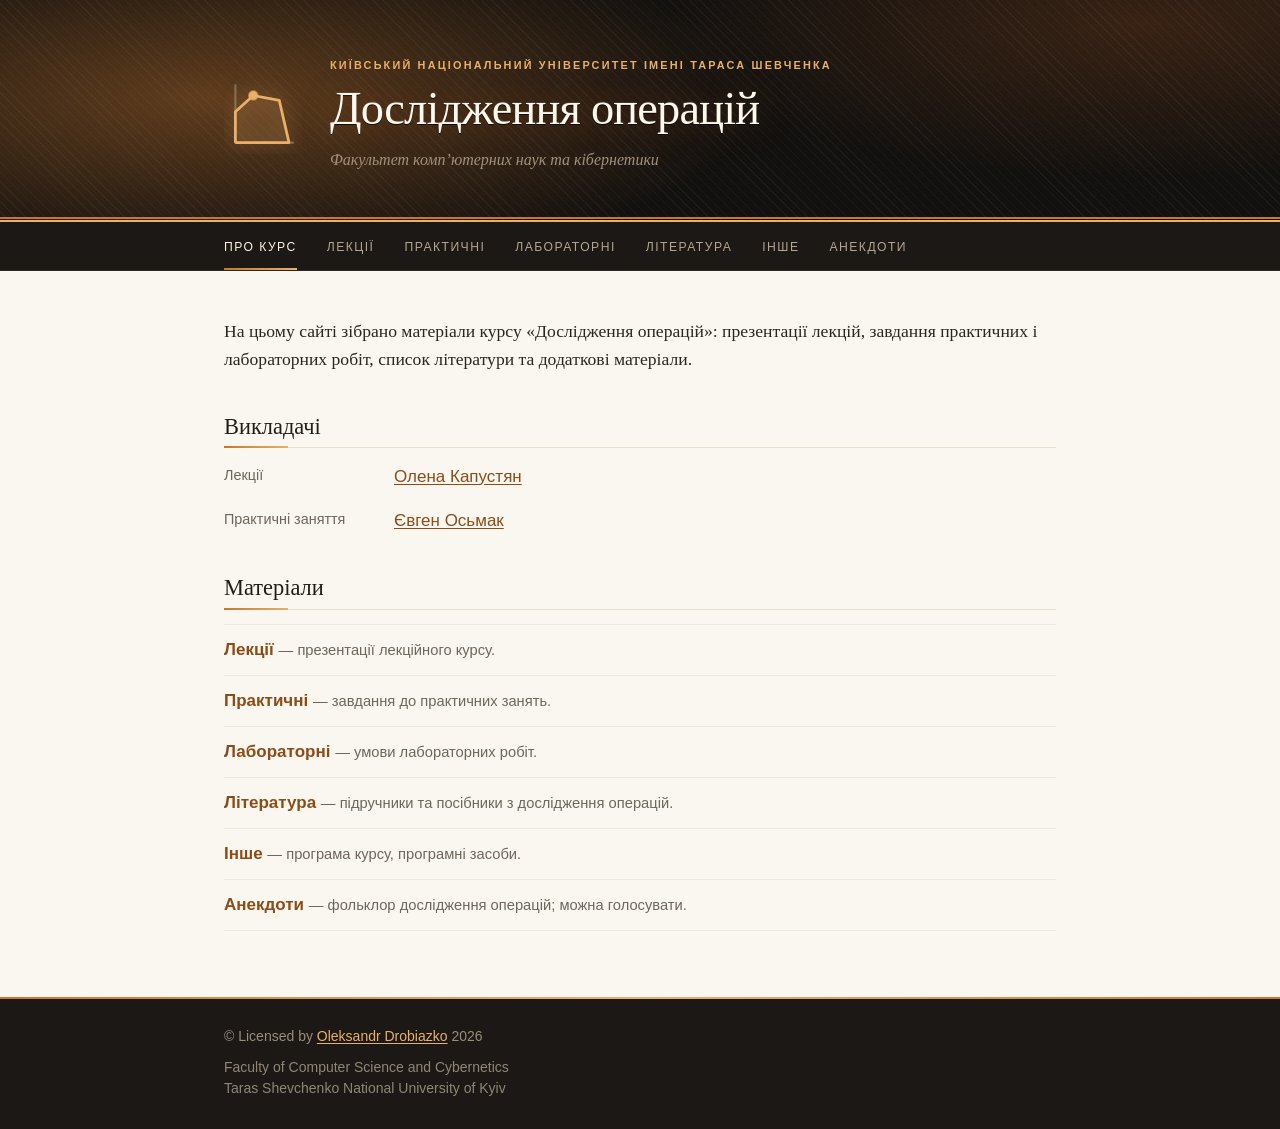
==== commit 9519d7ed: "Розділ називається «Анекдоти» Перейменовано в меню, заголовку, тексті сторінки й README.  Імена файл" ====
--- a/index.html
+++ b/index.html
@@ -35,7 +35,7 @@
       <li><a href="labs.html">Лабораторні</a></li>
       <li><a href="literature.html">Література</a></li>
       <li><a href="other.html">Інше</a></li>
-      <li><a href="jokes.html">Жарти</a></li>
+      <li><a href="jokes.html">Анекдоти</a></li>
     </ul>
   </div>
 </nav>
@@ -69,7 +69,7 @@
         <span>— підручники та посібники з дослідження операцій.</span></li>
     <li><a href="other.html">Інше</a>
         <span>— програма курсу, програмні засоби.</span></li>
-    <li><a href="jokes.html">Жарти</a>
+    <li><a href="jokes.html">Анекдоти</a>
         <span>— фольклор дослідження операцій; можна голосувати.</span></li>
   </ul>
 
--- a/css/style.css
+++ b/css/style.css
@@ -549,7 +549,7 @@
 .staff dt:not(:first-of-type),
 .staff dt:not(:first-of-type) + dd { margin-top: 12px }
 
-/* --- Жарти --------------------------------------------------------------- */
+/* --- Анекдоти ------------------------------------------------------------ */
 
 /* Появу анімує контейнер, а не окремі картки: скрипт сортує список через
    appendChild, а це перезапускає CSS-анімації переставленого елемента —
@@ -593,7 +593,7 @@
 
 .joke:hover::before { transform: scaleX(1) }
 
-/* жарт, за який голосував цей відвідувач */
+/* анекдот, за який голосував цей відвідувач */
 .joke.is-mine { border-color: #e3cfae }
 .joke.is-mine::before { transform: scaleX(1) }
 
